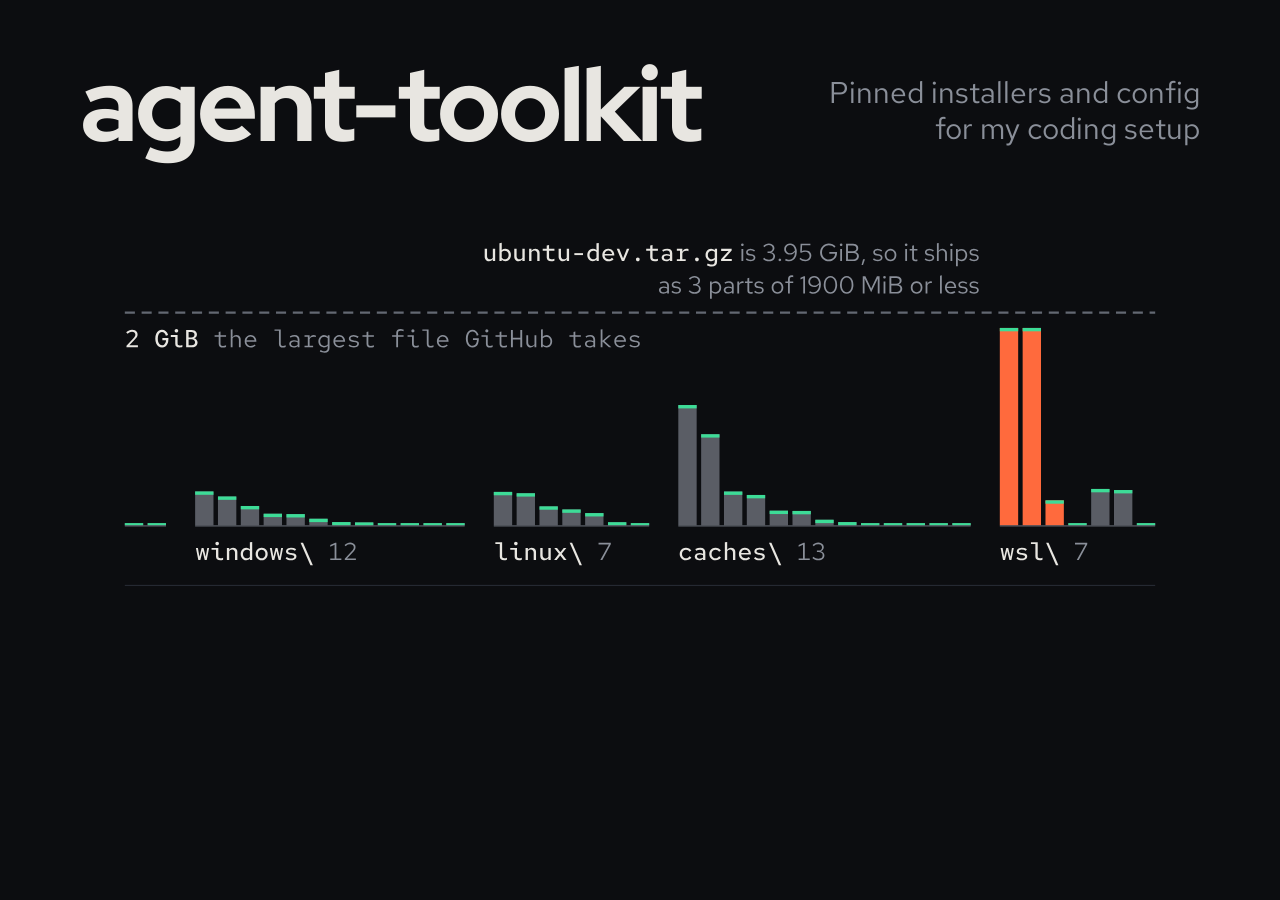
==== docs/card.html @ 14a3a04d "Project page and README: the latest release as a load plan, drawn to scale One column per release as" ====
<!DOCTYPE html>
<!-- The GitHub social preview, 1280 x 640. Render from the repo root with killer-repo's card.mjs:
       node card.mjs docs/card.html --out docs/assets/social.png
     It shows the finished frame of the README's load plan (assets/plan-dark.svg) under the name.
     The SVG is inlined so its animation can be switched off; the crop drops its header and readout. -->
<html lang="en">
<head>
<meta charset="UTF-8">
<style>
  @font-face { font-family: "Red Hat Display"; font-weight: 300 900; src: url(fonts/red-hat-display-latin.woff2) format("woff2"); }
  @font-face { font-family: "Red Hat Text"; font-weight: 300 700; src: url(fonts/red-hat-text-latin.woff2) format("woff2"); }
  html, body { margin: 0; width: 1280px; height: 640px; background: #0C0D10; overflow: hidden; }
  body { box-sizing: border-box; padding: 58px 80px 0; display: flex; flex-direction: column; gap: 14px; }
  .row { display: flex; align-items: flex-end; justify-content: space-between; gap: 40px; }
  h1 { margin: 0; font: 800 104px/.9 "Red Hat Display", sans-serif; color: #E8E6E1; letter-spacing: -0.03em; }
  p { margin: 0 0 6px; font: 400 30px/1.2 "Red Hat Text", sans-serif; color: #8A8F99; text-align: right; }
  #plan svg { display: block; width: 1120px; height: auto; }
  #plan svg > rect:first-of-type { display: none; }
  #plan svg * { animation: none !important; }
  #plan svg .ghost { display: none; }
</style>
</head>
<body>
  <div class="row"><h1>agent-toolkit</h1><p>Pinned installers and config<br>for my coding setup</p></div>
  <div id="plan"></div>
  <script>
    fetch('assets/plan-dark.svg').then(function (r) { return r.text(); }).then(function (t) {
      var box = document.getElementById('plan');
      box.innerHTML = t;
      var svg = box.querySelector('svg'), w = +svg.getAttribute('width'), h = +svg.getAttribute('height');
      svg.setAttribute('viewBox', '0 150 ' + w + ' ' + (h - 150 - 66));   // from the top of the overshoot to the group labels
      svg.removeAttribute('width'); svg.removeAttribute('height');
    });
  </script>
</body>
</html>
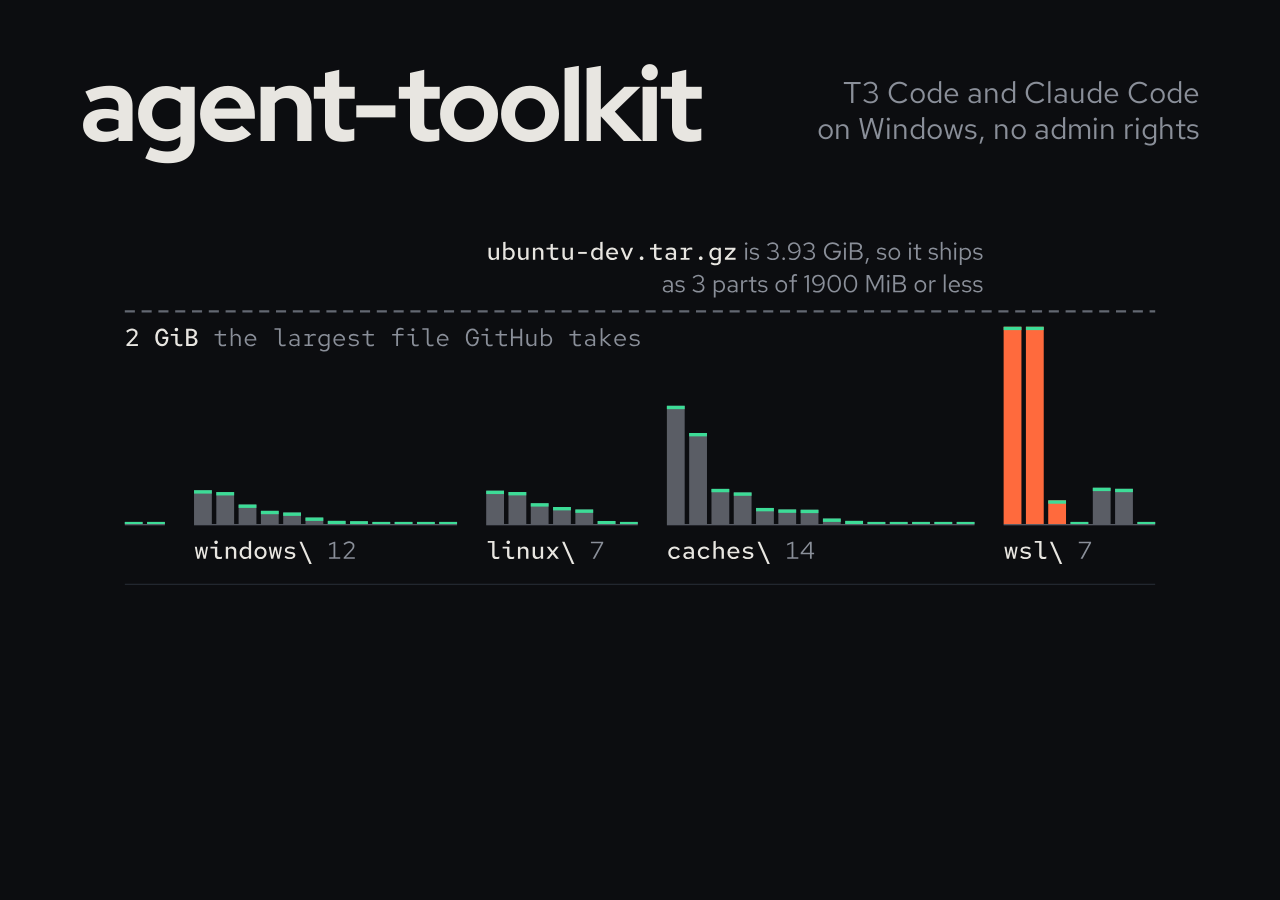
==== commit c56f0b71: "Install without admin rights, into one folder that suits VDI desktops - The Windows apps ship as zip" ====
--- a/docs/card.html
+++ b/docs/card.html
@@ -21,7 +21,7 @@
 </style>
 </head>
 <body>
-  <div class="row"><h1>agent-toolkit</h1><p>Pinned installers and config<br>for my coding setup</p></div>
+  <div class="row"><h1>agent-toolkit</h1><p>T3 Code and Claude Code<br>on Windows, no admin rights</p></div>
   <div id="plan"></div>
   <script>
     fetch('assets/plan-dark.svg').then(function (r) { return r.text(); }).then(function (t) {
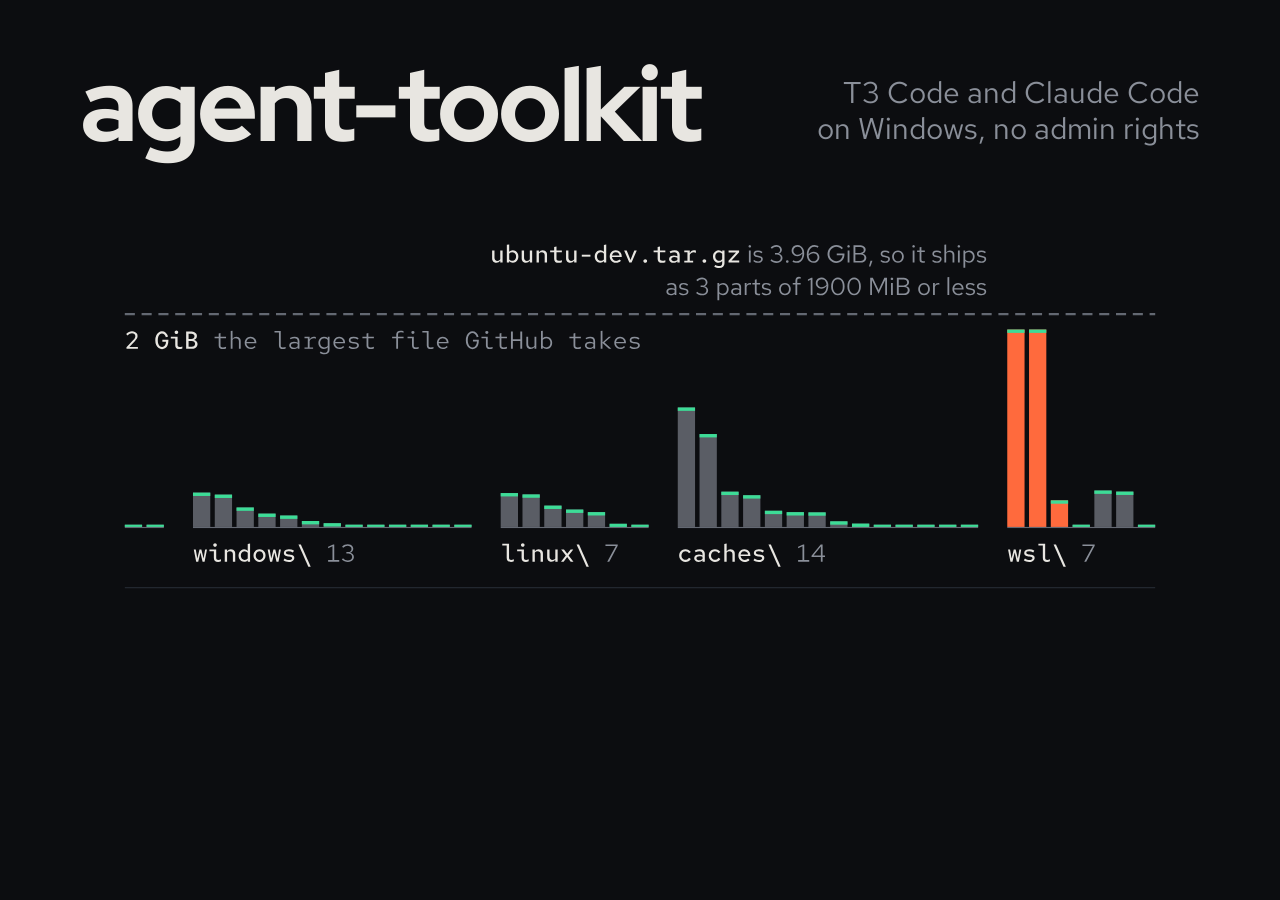
==== commit 77e40f7c: "Drop killer-skills: its repository is deleted, so the weekly build no longer fetches its skills, run" ====
--- a/docs/card.html
+++ b/docs/card.html
@@ -1,6 +1,6 @@
 <!DOCTYPE html>
-<!-- The GitHub social preview, 1280 x 640. Render from the repo root with killer-repo's card.mjs:
-       node card.mjs docs/card.html --out docs/assets/social.png
+<!-- The GitHub social preview, 1280 x 640. Screenshot it at that size in a headless browser,
+     served over HTTP so the fonts load, to docs/assets/social.png.
      It shows the finished frame of the README's load plan (assets/plan-dark.svg) under the name.
      The SVG is inlined so its animation can be switched off; the crop drops its header and readout. -->
 <html lang="en">
